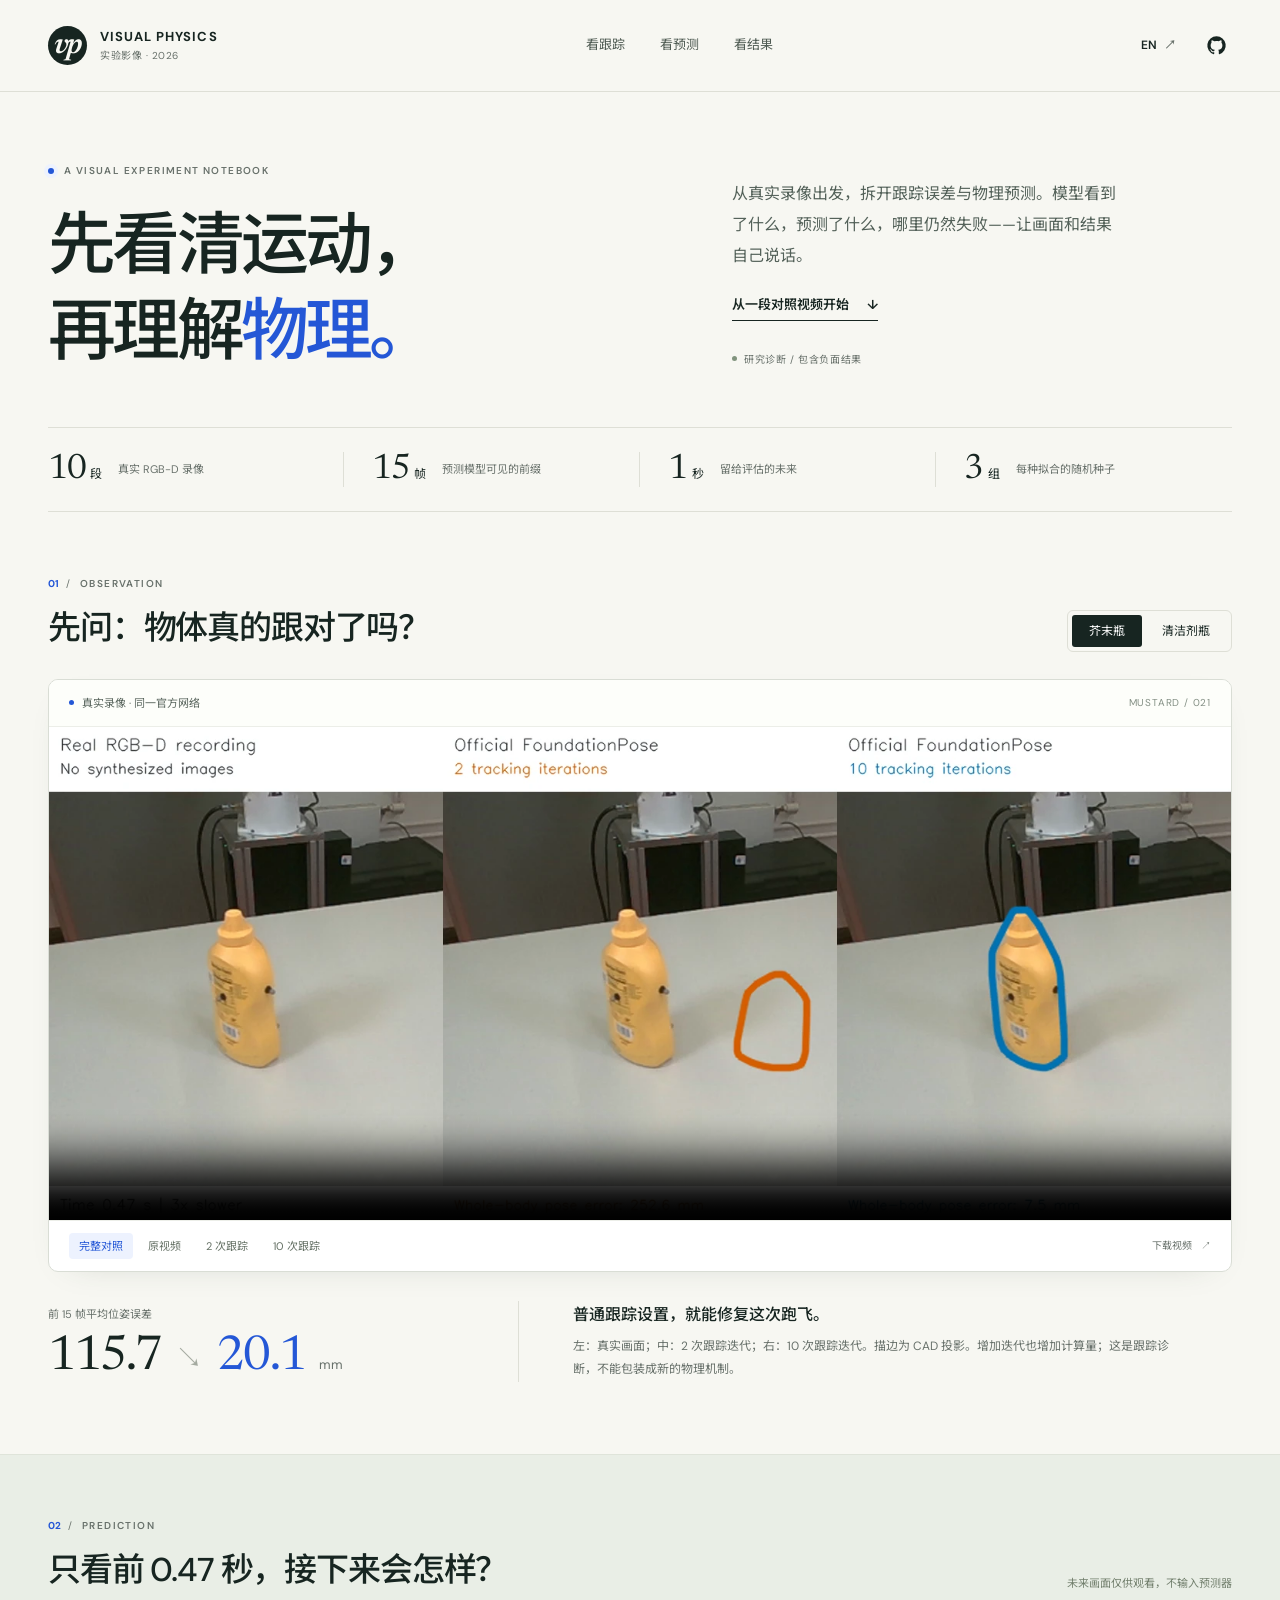
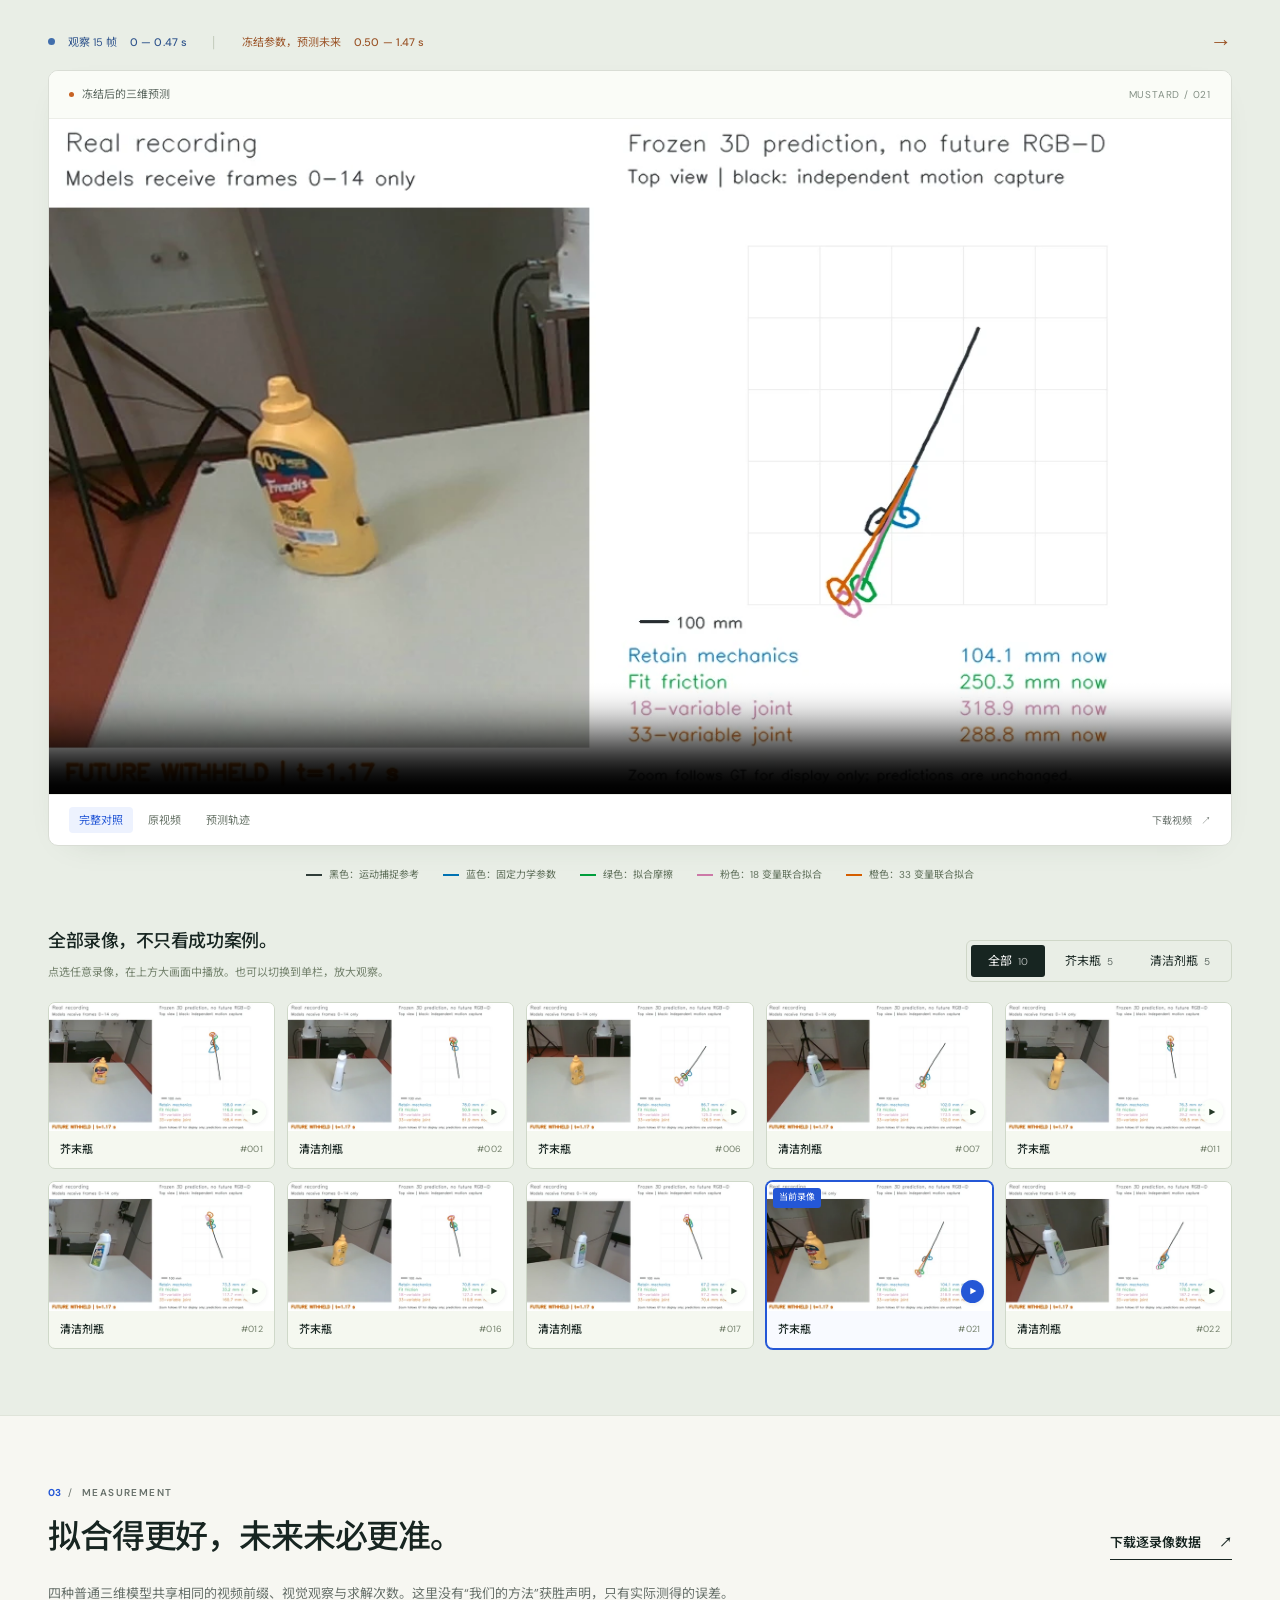
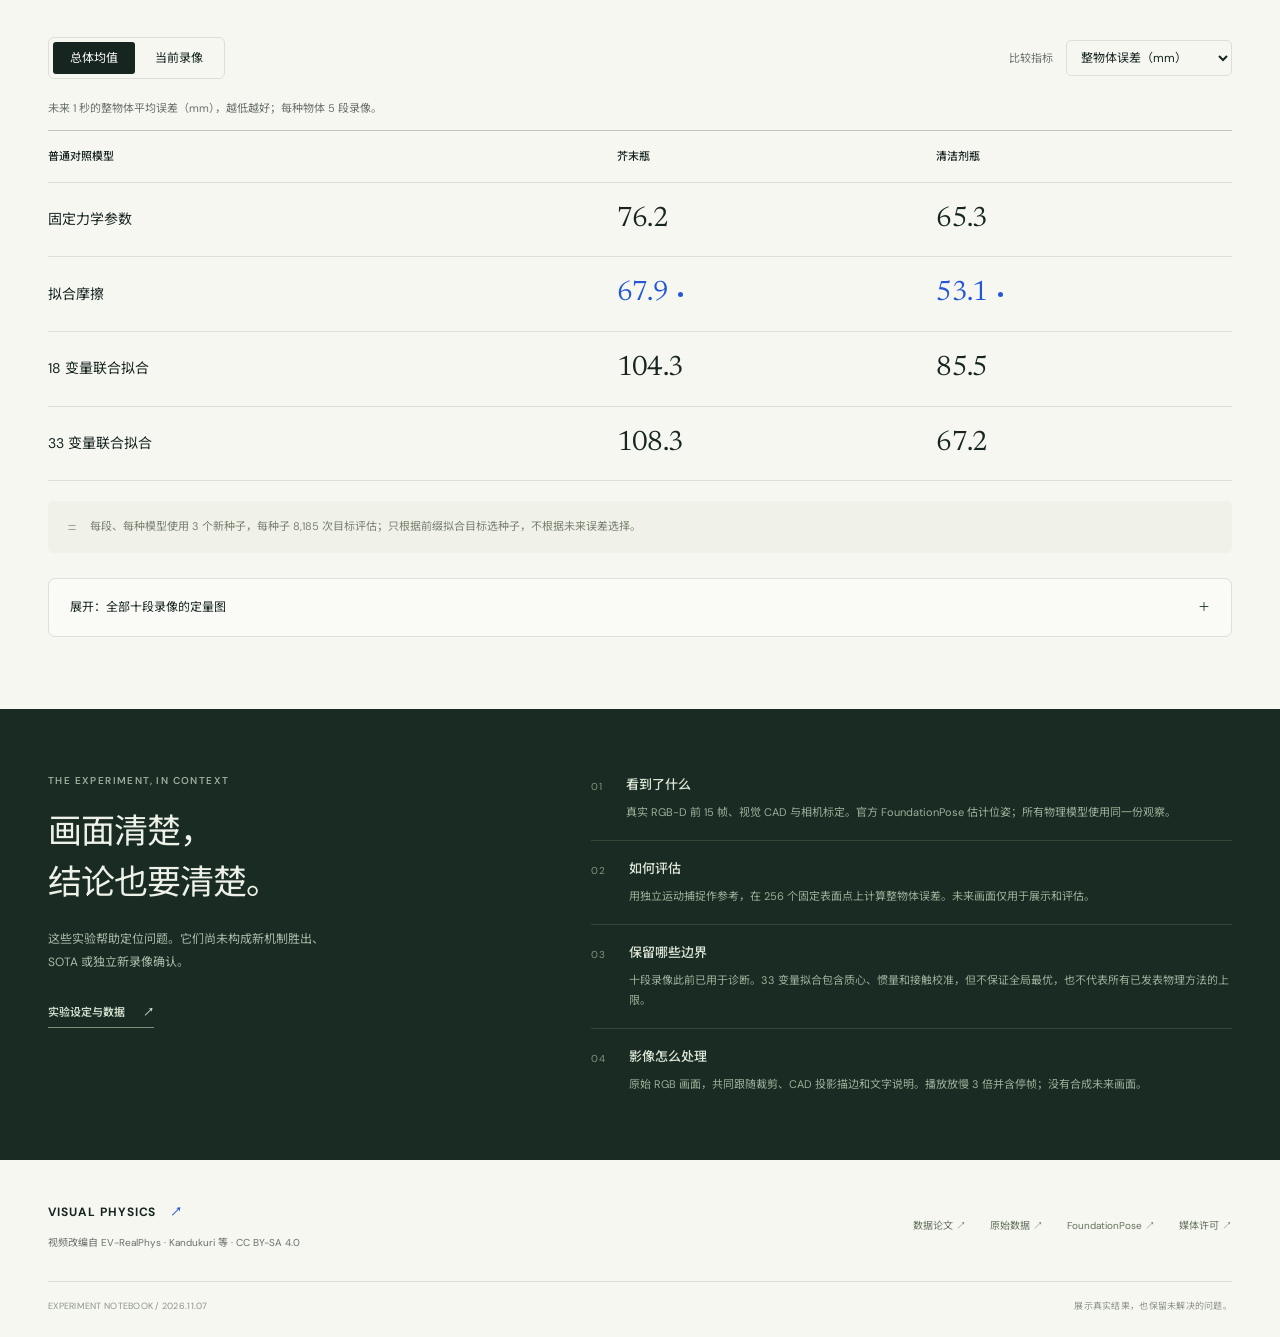
==== index.html @ 9cf55bee "Publish bilingual visual physics experiment gallery" ====
<!DOCTYPE html>
<html lang="zh-CN">
<head>
  <meta charset="utf-8">
  <meta name="viewport" content="width=device-width, initial-scale=1">
  <meta name="theme-color" content="#f7f7f2">
  <meta name="description" content="真实 RGB-D 录像、清晰的跟踪对照与三维物理预测。浏览全部十段实验，查看相同输入、相同求解预算下的真实结果。">
  <meta name="experiment-version" content="2026-11-07-gallery-v1">
  <meta property="og:title" content="Visual Physics — 先看清，再理解物理">
  <meta property="og:description" content="真实录像与三维预测的可视化实验室。成功与失败，一起呈现。">
  <meta property="og:type" content="website">
  <title>Visual Physics · 实验影像</title>
  <link rel="icon" type="image/svg+xml" href="assets/favicon.svg">
  <link rel="stylesheet" href="styles.css">
  <script src="app.js" defer></script>
</head>
<body>
  <a class="skip-link" href="#tracking" data-i18n="skip">跳到实验视频</a>
  <header class="site-header">
    <a class="brand" href="#top" aria-label="Visual Physics home"><span class="brand-mark" aria-hidden="true">v<span>p</span></span><span>VISUAL PHYSICS<span class="brand-sub" data-i18n="brandSub">实验影像 · 2026</span></span></a>
    <nav aria-label="Main navigation">
      <a href="#tracking" data-i18n="navTracking">看跟踪</a>
      <a href="#forecast" data-i18n="navForecast">看预测</a>
      <a href="#results" data-i18n="navResults">看结果</a>
    </nav>
    <div class="header-actions"><button id="language-toggle" class="language-button" type="button" aria-label="Switch to English">EN <span aria-hidden="true">↗</span></button><a class="github-icon" href="https://github.com/fangxinyue05/visual-physics-lab" aria-label="GitHub repository" target="_blank" rel="noopener"><svg viewBox="0 0 24 24" width="21" height="21" fill="currentColor" aria-hidden="true"><path d="M12 1.5a10.5 10.5 0 0 0-3.32 20.46c.52.1.72-.22.72-.5v-1.79c-2.92.63-3.54-1.24-3.54-1.24-.48-1.21-1.17-1.53-1.17-1.53-.96-.65.07-.64.07-.64 1.06.08 1.61 1.08 1.61 1.08.94 1.6 2.46 1.14 3.06.87.1-.68.37-1.14.67-1.4-2.33-.26-4.78-1.16-4.78-5.19 0-1.15.41-2.08 1.08-2.81-.11-.27-.47-1.34.11-2.8 0 0 .88-.28 2.89 1.08A10.1 10.1 0 0 1 12 6.74c.9 0 1.8.12 2.64.35 2-1.36 2.88-1.08 2.88-1.08.58 1.46.22 2.53.11 2.8.67.73 1.08 1.66 1.08 2.81 0 4.04-2.46 4.93-4.8 5.18.38.33.72.96.72 1.94v2.72c0 .28.2.61.73.5A10.5 10.5 0 0 0 12 1.5Z"/></svg></a></div>
  </header>
  <main id="top">
    <section class="hero shell">
      <div class="hero-copy"><p class="eyebrow"><span class="live-dot"></span> A VISUAL EXPERIMENT NOTEBOOK</p><h1 data-i18n-html="heroTitle">先看清运动，<br>再理解<span class="serif-accent">物理。</span></h1></div>
      <div class="hero-aside"><p class="hero-description" data-i18n="heroDescription">从真实录像出发，拆开跟踪误差与物理预测。模型看到了什么，预测了什么，哪里仍然失败——让画面和结果自己说话。</p><a class="text-link" href="#tracking"><span data-i18n="heroLink">从一段对照视频开始</span> <span aria-hidden="true">↓</span></a><span class="status-label" data-i18n="researchStatus">研究诊断 / 包含负面结果</span></div>
      <div class="experiment-facts"><div><strong>10<span data-i18n="unitClips">段</span></strong><span data-i18n="factReal">真实 RGB-D 录像</span></div><div><strong>15<span data-i18n="unitFrames">帧</span></strong><span data-i18n="factInput">预测模型可见的前缀</span></div><div><strong>1<span data-i18n="unitSeconds">秒</span></strong><span data-i18n="factFuture">留给评估的未来</span></div><div><strong>3<span data-i18n="unitSeeds">组</span></strong><span data-i18n="factSeeds">每种拟合的随机种子</span></div></div>
    </section>

    <section id="tracking" class="shell story-section">
      <div class="section-top"><div><p class="eyebrow"><span class="section-number">01</span> OBSERVATION</p><h2 data-i18n="trackingTitle">先问：物体真的跟对了吗？</h2></div><div class="segmented" id="tracking-objects" role="group" aria-label="Tracking example"><button type="button" data-tracking="000021" aria-pressed="true" data-i18n="mustard">芥末瓶</button><button type="button" data-tracking="000022" aria-pressed="false" data-i18n="cleanser">清洁剂瓶</button></div></div>
      <div class="video-card">
        <div class="film-topline"><span class="video-kicker"><span class="video-dot"></span><span data-i18n="realRecording">真实录像 · 同一官方网络</span></span><span class="film-id" id="tracking-id">MUSTARD / 021</span></div>
        <div class="film-frame tracking-frame" id="tracking-frame"><video id="tracking-video" controls playsinline muted loop preload="auto" poster="assets/posters/mustard-021-tracking.webp" aria-label="Real video versus official FoundationPose tracking"><source src="assets/videos/mustard-021-tracking.mp4" type="video/mp4"><p data-i18n="videoFallback">浏览器无法播放，请直接下载视频。</p></video></div>
        <div class="video-tools"><div class="view-switch" id="tracking-views" role="group" aria-label="Tracking video view"><button data-view="all" aria-pressed="true" data-i18n="viewAll">完整对照</button><button data-view="real" aria-pressed="false" data-i18n="viewReal">原视频</button><button data-view="old" aria-pressed="false" data-i18n="viewOld">2 次跟踪</button><button data-view="refined" aria-pressed="false" data-i18n="viewRefined">10 次跟踪</button></div><a id="tracking-download" class="download-link" href="assets/videos/mustard-021-tracking.mp4" download><span data-i18n="downloadVideo">下载视频</span> ↗</a></div>
      </div>
      <div class="observation-takeaway"><div class="error-comparison"><span data-i18n="prefixError">前 15 帧平均位姿误差</span><div><strong id="tracking-error-before">115.7</strong><span class="comparison-arrow">↘</span><strong class="blue" id="tracking-error-after">20.1</strong><span class="metric-unit">mm</span></div></div><div class="takeaway-copy"><h3 data-i18n="trackingTakeaway">普通跟踪设置，就能修复这次跑飞。</h3><p data-i18n="trackingExplanation">左：真实画面；中：2 次跟踪迭代；右：10 次跟踪迭代。描边为 CAD 投影。增加迭代也增加计算量；这是跟踪诊断，不能包装成新的物理机制。</p></div></div>
    </section>

    <section id="forecast" class="forecast-section">
      <div class="shell">
        <div class="section-top"><div><p class="eyebrow"><span class="section-number">02</span> PREDICTION</p><h2 data-i18n="forecastTitle">只看前 0.47 秒，接下来会怎样？</h2></div><span class="small-note" data-i18n="forecastTopNote">未来画面仅供观看，不输入预测器</span></div>
        <div class="timeline-key"><div class="observed"><span class="timeline-point"></span><span data-i18n="timelineObserved">观察 15 帧</span><strong>0 — 0.47 s</strong></div><span class="timeline-cut" aria-hidden="true">│</span><div class="predicted"><span data-i18n="timelineFuture">冻结参数，预测未来</span><strong>0.50 — 1.47 s</strong><span class="timeline-arrow" aria-hidden="true">→</span></div></div>
        <div class="video-card forecast-card"><div class="film-topline"><span class="video-kicker"><span class="video-dot orange-dot"></span><span data-i18n="frozenPrediction">冻结后的三维预测</span></span><span class="film-id" id="forecast-id">MUSTARD / 021</span></div><div class="film-frame forecast-frame" id="forecast-frame"><video id="forecast-video" controls playsinline muted loop preload="auto" poster="assets/posters/mustard-021-forecast.webp" aria-label="Future 3D predictions from the observed video prefix"><source src="assets/videos/mustard-021-forecast.mp4" type="video/mp4"></video></div><div class="video-tools"><div class="view-switch" id="forecast-views" role="group" aria-label="Forecast video view"><button data-view="all" aria-pressed="true" data-i18n="viewAll">完整对照</button><button data-view="real" aria-pressed="false" data-i18n="viewReal">原视频</button><button data-view="prediction" aria-pressed="false" data-i18n="viewPrediction">预测轨迹</button></div><a id="forecast-download" class="download-link" href="assets/videos/mustard-021-forecast.mp4" download><span data-i18n="downloadVideo">下载视频</span> ↗</a></div></div>
        <div class="forecast-reading"><p><span class="legend-line actual"></span><span data-i18n="legendTruth">黑色：运动捕捉参考</span></p><p><span class="legend-line retained"></span><span data-i18n="legendRetain">蓝色：固定力学参数</span></p><p><span class="legend-line friction"></span><span data-i18n="legendFriction">绿色：拟合摩擦</span></p><p><span class="legend-line joint18"></span><span data-i18n="legend18">粉色：18 变量联合拟合</span></p><p><span class="legend-line joint33"></span><span data-i18n="legend33">橙色：33 变量联合拟合</span></p></div>
        <div class="library-header"><div><h3 data-i18n="libraryTitle">全部录像，不只看成功案例。</h3><p data-i18n="libraryDescription">点选任意录像，在上方大画面中播放。也可以切换到单栏，放大观察。</p></div><div class="segmented library-filters" id="library-filters" role="group" aria-label="Filter recordings"><button data-filter="all" aria-pressed="true"><span data-i18n="filterAll">全部</span> <small>10</small></button><button data-filter="mustard" aria-pressed="false"><span data-i18n="mustard">芥末瓶</span> <small>5</small></button><button data-filter="cleanser" aria-pressed="false"><span data-i18n="cleanser">清洁剂瓶</span> <small>5</small></button></div></div>
        <div id="video-library" class="video-library" aria-live="polite"><p class="loading-message" data-i18n="loading">正在载入实验录像…</p></div>
      </div>
    </section>

    <section id="results" class="shell story-section results-section">
      <div class="section-top"><div><p class="eyebrow"><span class="section-number">03</span> MEASUREMENT</p><h2 data-i18n="resultsTitle">拟合得更好，未来未必更准。</h2></div><a class="text-link" href="data/per-recording-results.csv" download><span data-i18n="downloadData">下载逐录像数据</span> ↗</a></div>
      <p class="section-description" data-i18n="resultsDescription">四种普通三维模型共享相同的视频前缀、视觉观察与求解次数。这里没有“我们的方法”获胜声明，只有实际测得的误差。</p>
      <div class="results-controls"><div class="segmented" id="result-scope" role="group" aria-label="Result scope"><button data-scope="mean" aria-pressed="true" data-i18n="scopeMean">总体均值</button><button data-scope="selected" aria-pressed="false" data-i18n="scopeSelected">当前录像</button></div><label class="metric-select"><span data-i18n="metricLabel">比较指标</span><select id="metric-select"><option value="add_mm" data-i18n="metricBody">整物体误差（mm）</option><option value="center_mm" data-i18n="metricCenter">位置误差（mm）</option><option value="rotation_deg" data-i18n="metricRotation">旋转误差（°）</option></select></label></div>
      <div class="table-wrap"><table class="results-table"><caption id="results-caption" data-i18n="tableCaption">未来 1 秒的整物体平均误差，越低越好；每种物体 5 段录像。</caption><thead><tr><th scope="col" data-i18n="tableModel">普通对照模型</th><th scope="col" id="mustard-heading"><span class="object-dot mustard-dot"></span><span data-i18n="mustard">芥末瓶</span></th><th scope="col" id="cleanser-heading"><span class="object-dot cleanser-dot"></span><span data-i18n="cleanser">清洁剂瓶</span></th></tr></thead><tbody id="results-body"><tr><th scope="row" data-i18n="methodRetain">固定力学参数</th><td>76.2</td><td>65.3</td></tr><tr><th scope="row" data-i18n="methodFriction">拟合摩擦</th><td class="best">67.9</td><td class="best">53.1</td></tr><tr><th scope="row" data-i18n="method18">18 变量联合拟合</th><td>104.3</td><td>85.5</td></tr><tr><th scope="row" data-i18n="method33">33 变量联合拟合</th><td>108.3</td><td>67.2</td></tr></tbody></table></div>
      <div class="budget-note"><span class="equal-sign" aria-hidden="true">=</span><p data-i18n="budgetNote">每段、每种模型使用 3 个新种子，每种子 8,185 次目标评估；只根据前缀拟合目标选种子，不根据未来误差选择。</p></div>
      <details class="figure-detail"><summary><span data-i18n="figureTitle">展开：全部十段录像的定量图</span><span aria-hidden="true">＋</span></summary><div class="figure-content"><a href="assets/figures/future_prediction.svg" target="_blank" rel="noopener" aria-label="Open full-size quantitative figure"><img src="assets/figures/future_prediction.svg" width="4320" height="2130" loading="lazy" alt="Future whole-body ADD of four ordinary models on all ten real recordings"></a><p data-i18n="figureNote">点为每段录像，短横线为均值。所有录像点均保留；不把优化种子当作额外录像，不声明统计显著性。</p><div class="figure-downloads"><a href="assets/figures/future_prediction.pdf" download>PDF ↗</a><a href="assets/figures/future_prediction.svg" download>SVG ↗</a><a href="assets/figures/future_prediction.png" download>600 dpi PNG ↗</a></div></div></details>
    </section>

    <section id="protocol" class="protocol-section"><div class="shell protocol-grid"><div><p class="eyebrow">THE EXPERIMENT, IN CONTEXT</p><h2 data-i18n="protocolTitle">画面清楚，<br>结论也要清楚。</h2><p class="protocol-intro" data-i18n="protocolIntro">这些实验帮助定位问题。它们尚未构成新机制胜出、SOTA 或独立新录像确认。</p><a class="text-link" href="data/experiments.json" download><span data-i18n="downloadProtocol">实验设定与数据</span> ↗</a></div><div class="protocol-list"><div><span>01</span><div><h3 data-i18n="protocolInputTitle">看到了什么</h3><p data-i18n="protocolInput">真实 RGB-D 前 15 帧、视觉 CAD 与相机标定。官方 FoundationPose 估计位姿；所有物理模型使用同一份观察。</p></div></div><div><span>02</span><div><h3 data-i18n="protocolMetricTitle">如何评估</h3><p data-i18n="protocolMetric">用独立运动捕捉作参考，在 256 个固定表面点上计算整物体误差。未来画面仅用于展示和评估。</p></div></div><div><span>03</span><div><h3 data-i18n="protocolLimitTitle">保留哪些边界</h3><p data-i18n="protocolLimit">十段录像此前已用于诊断。33 变量拟合包含质心、惯量和接触校准，但不保证全局最优，也不代表所有已发表物理方法的上限。</p></div></div><div><span>04</span><div><h3 data-i18n="protocolIntegrityTitle">影像怎么处理</h3><p data-i18n="protocolIntegrity">原始 RGB 画面，共同跟随裁剪、CAD 投影描边和文字说明。播放放慢 3 倍并含停帧；没有合成未来画面。</p></div></div></div></div></section>
  </main>
  <footer class="shell site-footer"><div><a class="footer-brand" href="#top">VISUAL PHYSICS <span>↗</span></a><p data-i18n="footerCredit">视频改编自 EV-RealPhys · Kandukuri 等 · CC BY-SA 4.0</p></div><div class="footer-links"><a href="https://arxiv.org/abs/2309.15703" target="_blank" rel="noopener" data-i18n="sourcePaper">数据论文 ↗</a><a href="https://keeper.mpdl.mpg.de/d/5ec213b655b44e40a382/" target="_blank" rel="noopener" data-i18n="sourceData">原始数据 ↗</a><a href="https://github.com/NVlabs/FoundationPose" target="_blank" rel="noopener">FoundationPose ↗</a><a href="https://creativecommons.org/licenses/by-sa/4.0/" target="_blank" rel="noopener" data-i18n="license">媒体许可 ↗</a></div><p class="footer-bottom"><span>EXPERIMENT NOTEBOOK / 2026.11.07</span><span data-i18n="footerNote">展示真实结果，也保留未解决的问题。</span></p></footer>
  <noscript><p class="noscript-note">本页的视频和总体结果可直接查看；启用 JavaScript 后可筛选全部录像和切换语言。</p></noscript>
</body>
</html>
---- styles.css ----
@font-face{font-family:"DM Sans";src:url("assets/fonts/dm-sans.woff2") format("woff2");font-weight:400 700;font-style:normal;font-display:swap}
@font-face{font-family:"Newsreader";src:url("assets/fonts/newsreader.woff2") format("woff2");font-weight:400 600;font-style:normal;font-display:swap}
@font-face{font-family:"Newsreader";src:url("assets/fonts/newsreader-italic.woff2") format("woff2");font-weight:400 600;font-style:italic;font-display:swap}
@font-face{font-family:"Noto Sans SC";src:url("assets/fonts/noto-sans-sc.woff2") format("woff2");font-weight:400 700;font-style:normal;font-display:swap}
:root{--paper:#f7f7f2;--white:#fff;--ink:#172521;--muted:#68716b;--line:#dedfd6;--blue:#2457d6;--blue-wash:#edf2fe;--orange:#c76324;--sage:#e9eee6;--font:"DM Sans","Noto Sans SC",sans-serif;--serif:"Newsreader","Noto Sans SC",serif}
*{box-sizing:border-box}html{scroll-behavior:smooth;scroll-padding-top:92px}body{margin:0;background:var(--paper);color:var(--ink);font-family:var(--font);font-size:15px;line-height:1.7;-webkit-font-smoothing:antialiased}button,select{font:inherit}button,a,select{-webkit-tap-highlight-color:transparent}button{color:inherit;cursor:pointer}button:disabled{cursor:default}a{color:inherit;text-decoration:none}button:focus-visible,a:focus-visible,select:focus-visible,summary:focus-visible{outline:3px solid #6790ff;outline-offset:5px}::selection{background:#d5e0ff}h1,h2,h3,p{margin:0}button{border:0;background:none}img,video{max-width:100%}.shell{width:min(1192px,calc(100% - 96px));margin-inline:auto}.skip-link{position:fixed;top:12px;left:16px;transform:translateY(-160%);padding:12px 20px;background:var(--ink);color:white;z-index:100}.skip-link:focus{transform:none}
.site-header{display:flex;align-items:center;justify-content:space-between;gap:32px;max-width:1392px;margin:auto;padding:26px 48px;border-bottom:1px solid var(--line)}.brand{display:flex;align-items:center;gap:13px;font-size:13px;font-weight:700;letter-spacing:.08em;line-height:1.2}.brand-mark{display:grid;place-content:center;width:39px;height:39px;background:var(--ink);color:var(--paper);font-family:var(--serif);font-size:30px;font-style:italic;letter-spacing:-.13em;border-radius:50%;padding-right:3px}.brand-mark>span{display:inline}.brand-sub{display:block;margin-top:6px;font-size:10px;font-weight:400;letter-spacing:.05em;color:var(--muted)}.site-header nav{display:flex;gap:35px;font-size:13px;color:#4f5b53}.site-header nav a:hover{color:var(--blue)}.header-actions{display:flex;align-items:center;gap:25px}.language-button{font-size:12px;font-weight:600;padding:7px 0}.language-button span{margin-left:4px;color:var(--muted)}.github-icon{display:flex;padding:5px;transition:transform .2s}.github-icon:hover{transform:translateY(-2px)}
.hero{display:grid;grid-template-columns:1.2fr 1fr;column-gap:84px;padding-block:72px 0;position:relative}.eyebrow{font-size:10px;font-weight:600;letter-spacing:.14em;color:var(--muted);display:flex;align-items:center;gap:10px;line-height:1.4}.live-dot{width:6px;height:6px;background:var(--blue);border-radius:50%;display:inline-block;box-shadow:0 0 0 4px var(--blue-wash)}h1{font-size:clamp(44px,5.3vw,72px);font-weight:500;letter-spacing:-.055em;line-height:1.27;margin-top:24px}.serif-accent{color:var(--blue)}html[lang=en] h1{font-family:var(--serif);font-size:clamp(48px,6.4vw,88px);line-height:1.03;font-weight:400;letter-spacing:-.045em}html[lang=en] h1 em{font-weight:400;color:var(--blue)}.hero-aside{align-self:end;max-width:395px;padding-bottom:6px}.hero-description{font-size:16px;line-height:1.95;color:#536159}.text-link{display:inline-flex;align-items:center;gap:18px;font-size:13px;font-weight:600;line-height:1.6;border-bottom:1px solid var(--ink);padding-bottom:5px;transition:color .2s,gap .2s}.text-link:hover{gap:25px;color:var(--blue);border-color:var(--blue)}.hero-aside>.text-link{margin-top:23px}.status-label{display:block;margin-top:30px;font-size:10px;letter-spacing:.06em;color:var(--muted)}.status-label:before{content:"";display:inline-block;height:5px;width:5px;background:#81947e;border-radius:50%;margin-right:7px;vertical-align:2px}.experiment-facts{grid-column:1/-1;display:grid;grid-template-columns:repeat(4,1fr);margin-top:53px;border-top:1px solid var(--line);border-bottom:1px solid var(--line);padding:24px 0}.experiment-facts>div{padding-inline:28px;border-right:1px solid var(--line);display:flex;align-items:center;gap:16px}.experiment-facts>div:first-child{padding-left:0}.experiment-facts>div:last-child{border:0}.experiment-facts strong{font-family:var(--serif);font-size:35px;font-weight:400;line-height:1;white-space:nowrap;letter-spacing:-.04em}.experiment-facts strong span{font-family:var(--font);font-size:12px;letter-spacing:0;margin-left:5px}.experiment-facts>div>span{color:var(--muted);font-size:11px;line-height:1.55;max-width:110px}
.story-section{padding-block:65px 72px}.section-top{display:flex;align-items:flex-end;justify-content:space-between;gap:24px;margin-bottom:27px}.section-number{font-size:10px;letter-spacing:0;color:var(--blue);font-weight:700}.section-number:after{content:" /";color:var(--muted);font-weight:400;margin-left:4px}.section-top h2{margin-top:14px;font-size:clamp(23px,2.6vw,33px);font-weight:500;line-height:1.4;letter-spacing:-.035em}.segmented{display:flex;align-items:center;padding:4px;border:1px solid var(--line);border-radius:6px;flex-shrink:0;gap:3px}.segmented button{font-size:12px;padding:7px 17px;line-height:1.5;border-radius:3px;transition:background .2s,color .2s}.segmented button[aria-pressed=true]{background:var(--ink);color:white}.segmented button:not([aria-pressed=true]):hover{background:#e9ebe4}.video-card{border:1px solid #d9ddd5;background:white;border-radius:10px;overflow:hidden;box-shadow:0 10px 34px -24px #35483545}.film-topline{display:flex;align-items:center;justify-content:space-between;gap:16px;padding:14px 20px;border-bottom:1px solid #eceee8;background:#fdfefa}.video-kicker{font-size:11px;color:#5b675f;display:flex;align-items:center;gap:8px}.video-dot{background:var(--blue);height:5px;width:5px;border-radius:50%;flex-shrink:0}.orange-dot{background:var(--orange)}.film-id{font-size:10px;color:#849085;letter-spacing:.08em;font-variant-numeric:tabular-nums}.film-frame{background:#f2f3ee;position:relative;margin:auto;width:100%;transition:max-width .25s;overflow:hidden}.film-frame video{display:block;width:100%;height:100%;object-fit:contain;background:white}.tracking-frame{aspect-ratio:12/5}.forecast-frame{aspect-ratio:7/4}.tracking-frame[data-view=real],.tracking-frame[data-view=old],.tracking-frame[data-view=refined]{aspect-ratio:4/5;max-width:512px}.tracking-frame[data-view=real] video,.tracking-frame[data-view=old] video,.tracking-frame[data-view=refined] video{object-fit:cover}.tracking-frame[data-view=real] video{object-position:0% 50%}.tracking-frame[data-view=old] video{object-position:50% 50%}.tracking-frame[data-view=refined] video{object-position:100% 50%}.forecast-frame[data-view=real]{aspect-ratio:4/5;max-width:512px}.forecast-frame[data-view=prediction]{aspect-ratio:19/20;max-width:608px}.forecast-frame[data-view=real] video{object-fit:cover;object-position:left center}.forecast-frame[data-view=prediction] video{object-fit:cover;object-position:right center}video:fullscreen{object-fit:contain!important;background:#111}.video-tools{display:flex;align-items:center;justify-content:space-between;gap:16px;padding:12px 20px;border-top:1px solid #eceee8}.view-switch{display:flex;gap:5px;flex-wrap:wrap}.view-switch button{font-size:11px;padding:5px 10px;border-radius:4px;line-height:1.5;color:#667266;transition:background .2s}.view-switch button[aria-pressed=true]{background:var(--blue-wash);color:var(--blue)}.view-switch button:hover{background:#f1f3ec}.download-link{font-size:10px;white-space:nowrap;color:var(--muted);display:inline-flex;gap:9px;align-items:center}.download-link:hover{color:var(--blue)}.observation-takeaway{display:grid;grid-template-columns:1fr 1.4fr;gap:54px;padding:29px 0 0}.error-comparison{padding-right:24px;border-right:1px solid var(--line)}.error-comparison>span{font-size:11px;color:var(--muted)}.error-comparison>div{margin-top:7px;display:flex;align-items:baseline;gap:14px;line-height:1}.error-comparison strong{font-family:var(--serif);font-size:48px;letter-spacing:-.04em;font-weight:400}.error-comparison .blue{color:var(--blue)}.comparison-arrow{font-size:28px;color:#a4aaa0;align-self:center}.metric-unit{font-size:13px;color:var(--muted)}.takeaway-copy h3{font-size:16px;font-weight:500}.takeaway-copy p{font-size:12px;line-height:1.9;color:var(--muted);margin-top:7px;max-width:615px}
.forecast-section{background:var(--sage);padding-block:64px 66px;border-top:1px solid #dfe4da;border-bottom:1px solid #dfe4da}.forecast-section .section-top{margin-bottom:28px}.small-note{font-size:11px;color:#74816f;line-height:1.6;max-width:215px;text-align:right}.timeline-key{display:flex;align-items:center;gap:24px;padding:10px 0 17px;font-size:11px;color:#596650}.timeline-key>div{display:flex;align-items:center;gap:13px}.timeline-point{width:7px;height:7px;background:#416eac;border-radius:50%;display:inline-block}.timeline-key strong{font-size:11px;font-weight:500;letter-spacing:.01em}.timeline-key .observed{color:#30558d}.timeline-key .predicted{color:#9b5529;flex:1}.timeline-cut{color:#b8c1b0}.timeline-arrow{font-size:22px;margin-left:auto;line-height:1}.forecast-card .film-topline{background:#fafcf7}.forecast-reading{display:flex;justify-content:center;flex-wrap:wrap;gap:9px 24px;padding:20px 0 30px;font-size:10px;color:#60705b}.forecast-reading p{display:flex;align-items:center;gap:7px}.legend-line{display:inline-block;width:16px;height:2px;background:#303d39}.legend-line.retained{background:#0072b2}.legend-line.friction{background:#009e3c}.legend-line.joint18{background:#cc79a7}.legend-line.joint33{background:#d55e00}.library-header{display:flex;justify-content:space-between;align-items:flex-end;gap:22px;margin-top:13px;margin-bottom:20px}.library-header h3{font-size:18px;font-weight:500;letter-spacing:-.025em}.library-header p{font-size:11px;color:#73816c;margin-top:6px}.library-filters{border-color:#cfd7c8}.library-filters small{font-size:10px;opacity:.65;margin-left:3px}.video-library{display:grid;grid-template-columns:repeat(5,1fr);gap:12px}.library-card{display:block;text-align:left;border:1px solid #cfd8c9;border-radius:7px;overflow:hidden;background:#f5f8f0;padding:0;position:relative;transition:transform .2s,border-color .2s,box-shadow .2s;min-width:0}.library-card:hover{transform:translateY(-4px);border-color:#91a688;box-shadow:0 7px 16px -13px #354d2a}.library-card[aria-pressed=true]{border-color:var(--blue);box-shadow:0 0 0 1px var(--blue);background:#f8faff}.library-card .thumb{aspect-ratio:7/4;display:block;background:white;position:relative;overflow:hidden}.library-card img{display:block;height:100%;width:100%;object-fit:cover;transition:transform .3s}.library-card:hover img{transform:scale(1.035)}.thumb-play{position:absolute;right:8px;bottom:8px;width:23px;height:23px;border-radius:50%;background:#fcfffae8;display:grid;place-content:center;color:#263a28;box-shadow:0 1px 4px #20302015}.thumb-play svg{height:8px;width:8px;margin-left:1px}.library-card[aria-pressed=true] .thumb-play{background:var(--blue);color:#fff}.library-card-info{padding:9px 11px;display:flex;justify-content:space-between;align-items:center;gap:7px;font-size:11px}.library-card-info strong{font-weight:500}.library-card-info>span{font-size:9px;font-variant-numeric:tabular-nums;color:#74806c;letter-spacing:.04em}.library-card .playing-badge{position:absolute;top:6px;left:6px;background:var(--blue);color:#fff;border-radius:3px;padding:3px 6px;font-size:9px;line-height:1.5}.loading-message{font-size:12px;color:var(--muted);min-height:140px;display:grid;place-content:center;grid-column:1/-1}
.results-section{padding-top:70px}.section-description{font-size:13px;line-height:1.9;color:var(--muted);max-width:730px;margin-top:-5px}.results-controls{display:flex;justify-content:space-between;align-items:center;gap:20px;margin-top:31px;margin-bottom:20px}.metric-select{display:flex;align-items:center;gap:13px;color:var(--muted);font-size:11px}.metric-select select{font-size:12px;background:transparent;border:1px solid var(--line);color:var(--ink);border-radius:5px;padding:8px 28px 8px 10px;cursor:pointer;max-width:245px}.table-wrap{width:100%;overflow-x:auto}.results-table{width:100%;border-collapse:collapse;text-align:left;table-layout:fixed}.results-table caption{text-align:left;font-size:11px;color:var(--muted);padding:0 0 12px;line-height:1.7}.results-table thead{border-top:1px solid #bec6b8;border-bottom:1px solid var(--line);font-size:11px}.results-table thead th{font-weight:500;padding:16px 24px}.results-table th:first-child{width:46%;padding-left:0}.results-table tbody th{font-size:14px;font-weight:400;line-height:1.5;padding-block:20px}.results-table tbody tr{border-bottom:1px solid var(--line)}.results-table td{font-family:var(--serif);font-size:28px;padding:13px 24px;font-variant-numeric:tabular-nums;letter-spacing:-.025em;position:relative}.results-table td.best{color:var(--blue)}.results-table td.best:after{content:"";display:inline-block;width:5px;height:5px;background:var(--blue);border-radius:50%;margin-left:10px;vertical-align:middle}.object-dot{display:inline-block;width:6px;height:6px;border-radius:50%;margin-right:7px}.mustard-dot{background:#d55e00}.cleanser-dot{background:#0072b2}.budget-note{display:flex;align-items:flex-start;gap:13px;background:#f0f2ea;padding:16px 19px;margin-top:20px;border-radius:5px;color:#78806f}.equal-sign{font-size:20px;line-height:1;color:#87977e;font-family:var(--serif)}.budget-note p{font-size:11px;line-height:1.8}.figure-detail{margin-top:25px;border:1px solid var(--line);border-radius:7px;background:#fafbf6}.figure-detail summary{display:flex;justify-content:space-between;align-items:center;padding:18px 21px;cursor:pointer;list-style:none;font-size:12px}.figure-detail summary::-webkit-details-marker{display:none}.figure-detail[open] summary{border-bottom:1px solid var(--line)}.figure-detail[open] summary>span:last-child{transform:rotate(45deg)}.figure-content{padding:20px}.figure-content img{width:100%;height:auto;display:block;background:white}.figure-content>p{font-size:11px;color:var(--muted);margin-top:18px}.figure-downloads{display:flex;gap:24px;margin-top:12px;font-size:10px;color:var(--blue)}
.protocol-section{background:#192b23;color:#edf1e8;padding-block:65px}.protocol-grid{display:grid;grid-template-columns:.9fr 1.3fr;gap:100px}.protocol-grid .eyebrow{color:#9dab9a}.protocol-grid h2{font-size:34px;font-weight:400;line-height:1.5;letter-spacing:-.03em;margin-top:18px}.protocol-intro{font-size:12px;line-height:1.95;color:#acbaaa;max-width:305px;margin-block:20px 25px}.protocol-section .text-link{font-size:11px;border-color:#799078;color:#d2dfcd}.protocol-list>div{display:flex;gap:24px;border-bottom:1px solid #354439;padding:17px 0}.protocol-list>div:first-child{padding-top:0}.protocol-list>div:last-child{border-bottom:0;padding-bottom:0}.protocol-list>div>span{font-size:10px;color:#82977e;letter-spacing:.04em;padding-top:4px}.protocol-list h3{font-size:13px;font-weight:500;color:#dce5d6;margin-bottom:6px}.protocol-list p{font-size:11px;line-height:1.9;color:#9eaf99}.site-footer{display:flex;flex-wrap:wrap;justify-content:space-between;gap:30px;padding-block:39px 23px}.footer-brand{font-size:12px;font-weight:700;letter-spacing:.08em}.footer-brand span{color:var(--blue);margin-left:10px}.site-footer>div:first-child>p{font-size:10px;color:var(--muted);margin-top:9px}.footer-links{display:flex;gap:24px;align-items:center;font-size:10px;color:#65725e}.footer-links a:hover{color:var(--blue)}.footer-bottom{display:flex;justify-content:space-between;gap:20px;flex-basis:100%;border-top:1px solid var(--line);padding-top:17px;font-size:9px;color:#8b9484;letter-spacing:.03em}.noscript-note{padding:20px;text-align:center;background:#fff7de;font-size:13px}
.brand-mark{display:flex;align-items:center;justify-content:center;line-height:1}
@keyframes enter{from{opacity:0;transform:translateY(12px)}to{opacity:1;transform:translateY(0)}}.hero-copy{animation:enter .7s both}.hero-aside{animation:enter .7s .12s both}.experiment-facts{animation:enter .7s .2s both}.error-message{padding:22px;color:#93541f;background:#fff7e6;font-size:12px;border:1px solid #efd5ac;border-radius:5px;grid-column:1/-1}
@media(min-width:1500px){.shell{width:min(1272px,calc(100% - 120px))}.hero{column-gap:120px}.hero-aside{max-width:430px}}
@media(max-width:1000px){.shell{width:calc(100% - 64px)}.site-header{padding:23px 32px}.hero{column-gap:45px}.hero-description{font-size:14px}.experiment-facts>div{padding-inline:19px;gap:10px}.experiment-facts strong{font-size:31px}.experiment-facts>div>span{font-size:10px}.video-library{grid-template-columns:repeat(5,1fr);gap:9px}.library-card-info{padding:9px;font-size:10px}.library-card-info>span{font-size:9px}.library-header{align-items:flex-start}.library-filters button{padding:6px 10px}.protocol-grid{gap:60px}.footer-links{gap:17px}}
@media(max-width:760px){html{scroll-padding-top:25px}.shell{width:calc(100% - 40px)}.site-header{padding:20px;gap:15px}.site-header nav{display:none}.brand{font-size:11px;gap:10px}.brand-mark{width:34px;height:34px;font-size:26px}.brand-sub{font-size:9px}.header-actions{gap:19px}.hero{grid-template-columns:1fr;padding-top:43px}.hero-aside{max-width:100%;margin-top:27px;display:grid;grid-template-columns:1fr auto;column-gap:20px;align-items:center}.hero-description{font-size:13px;line-height:1.9;grid-column:1/-1;max-width:470px}.hero-aside>.text-link{margin-top:17px;justify-self:start;font-size:12px}.status-label{margin-top:17px;font-size:9px}.hero h1{font-size:clamp(38px,7.7vw,57px);margin-top:20px}.hero .eyebrow{font-size:8px;letter-spacing:.12em}.experiment-facts{margin-top:32px;padding-block:20px;grid-template-columns:repeat(4,1fr)}.experiment-facts>div{padding-inline:13px;gap:6px;display:block}.experiment-facts strong{font-size:29px}.experiment-facts strong span{font-size:10px;margin-left:2px}.experiment-facts>div>span{display:block;font-size:9px;margin-top:7px;line-height:1.65}.story-section{padding-block:40px 43px}.section-top{gap:15px;align-items:flex-start;margin-bottom:20px}.section-top h2{font-size:23px;margin-top:11px}.section-top .segmented{margin-top:27px}.segmented{padding:3px;gap:2px}.segmented button{font-size:10px;padding:6px 11px}.film-topline{padding:11px 13px}.video-kicker{font-size:9px;gap:6px}.film-id{font-size:8px}.video-tools{padding:10px 9px;gap:7px}.view-switch{gap:1px}.view-switch button{font-size:9px;padding:5px 7px}.download-link{font-size:9px;gap:3px}.video-card{border-radius:7px}.observation-takeaway{grid-template-columns:1fr;gap:19px;padding-top:23px}.error-comparison{padding-right:0;border-right:0;border-bottom:1px solid var(--line);padding-bottom:19px}.error-comparison>span{font-size:10px}.error-comparison strong{font-size:42px}.takeaway-copy h3{font-size:15px}.takeaway-copy p{font-size:11px}.forecast-section{padding-block:40px}.forecast-section .section-top{display:block}.small-note{display:block;text-align:left;max-width:none;margin-top:10px;font-size:10px}.timeline-key{font-size:9px;gap:11px;padding-bottom:13px}.timeline-key>div{gap:7px;flex-wrap:wrap}.timeline-key strong{font-size:9px}.timeline-point{width:5px;height:5px}.timeline-key .predicted{gap:5px}.timeline-arrow{font-size:16px}.forecast-reading{justify-content:flex-start;gap:6px 16px;font-size:9px;padding:15px 0 22px}.forecast-reading p{gap:5px}.legend-line{width:12px}.library-header{display:block;margin-top:9px}.library-header h3{font-size:17px}.library-header p{font-size:10px}.library-filters{margin-top:16px;display:inline-flex}.library-filters button{font-size:10px;padding:6px 13px}.video-library{grid-template-columns:repeat(3,1fr);gap:10px}.library-card-info{font-size:10px;display:block;padding:8px}.library-card-info>span{display:block;font-size:8px;margin-top:2px}.library-card .playing-badge{font-size:7px;padding:2px 4px;top:4px;left:4px}.thumb-play{height:19px;width:19px;right:5px;bottom:5px}.results-section .section-top{display:block}.results-section .section-top>.text-link{margin-top:17px;font-size:11px}.section-description{font-size:12px;margin-top:-3px}.results-controls{gap:10px;margin-top:22px;flex-wrap:wrap}.metric-select{gap:8px;font-size:10px;margin-top:4px}.metric-select select{font-size:11px;padding:6px 23px 6px 8px}.results-table caption{font-size:10px;padding-bottom:12px}.results-table thead{font-size:10px}.results-table thead th{padding:13px 10px}.results-table th:first-child{width:44%}.results-table tbody th{font-size:12px;padding-block:19px}.results-table td{font-size:25px;padding:13px 10px}.results-table td.best:after{width:4px;height:4px;margin-left:6px}.object-dot{width:5px;height:5px;margin-right:5px}.budget-note{padding:13px;gap:10px;margin-top:16px}.budget-note p{font-size:10px}.figure-detail summary{padding:15px;font-size:11px}.figure-content{padding:12px}.figure-content>p{font-size:10px}.protocol-section{padding-block:39px}.protocol-grid{grid-template-columns:1fr;gap:30px}.protocol-grid h2{font-size:29px;line-height:1.45}.protocol-intro{font-size:11px;max-width:390px;margin-block:14px 17px}.protocol-list>div{gap:18px;padding-block:16px}.protocol-list h3{font-size:12px}.protocol-list p{font-size:10px}.site-footer{padding-block:28px 20px;gap:23px}.footer-links{flex-wrap:wrap;gap:10px 21px;font-size:10px}.footer-bottom{display:block;font-size:8px;padding-top:13px}.footer-bottom>span{display:block}.footer-bottom>span+span{margin-top:6px}}
@media(max-width:450px){.hero-aside{display:block}.status-label{margin-top:13px}.hero h1{font-size:40px}html[lang=en] .hero h1{font-size:47px;line-height:1.07}.experiment-facts>div{padding-inline:8px}.experiment-facts strong{font-size:27px}.experiment-facts>div>span{font-size:8px}.section-top{display:block}.section-top .segmented{display:inline-flex;margin-top:16px}.section-top h2{font-size:22px}.video-library{grid-template-columns:repeat(2,1fr)}.library-card-info{display:flex;font-size:11px}.library-card-info>span{margin-top:0;font-size:9px}.library-card .playing-badge{font-size:8px}.forecast-reading{gap:7px 13px}.view-switch button{padding-inline:6px;font-size:8px}.download-link{font-size:8px}.film-id{letter-spacing:0}.timeline-key{gap:9px}.timeline-key .predicted{max-width:55%}.timeline-arrow{display:none}.metric-select select{max-width:205px}.results-table tbody th{font-size:11px}.results-table td{font-size:24px;padding-inline:9px}.results-table thead th{padding-inline:9px}}
@media(prefers-reduced-motion:reduce){html{scroll-behavior:auto}*,*:before,*:after{animation:none!important;transition:none!important}}

/* Keep the skip link visible only for keyboard focus. */
.skip-link{top:-100px;transform:none}.skip-link:focus-visible{top:12px;transform:none}
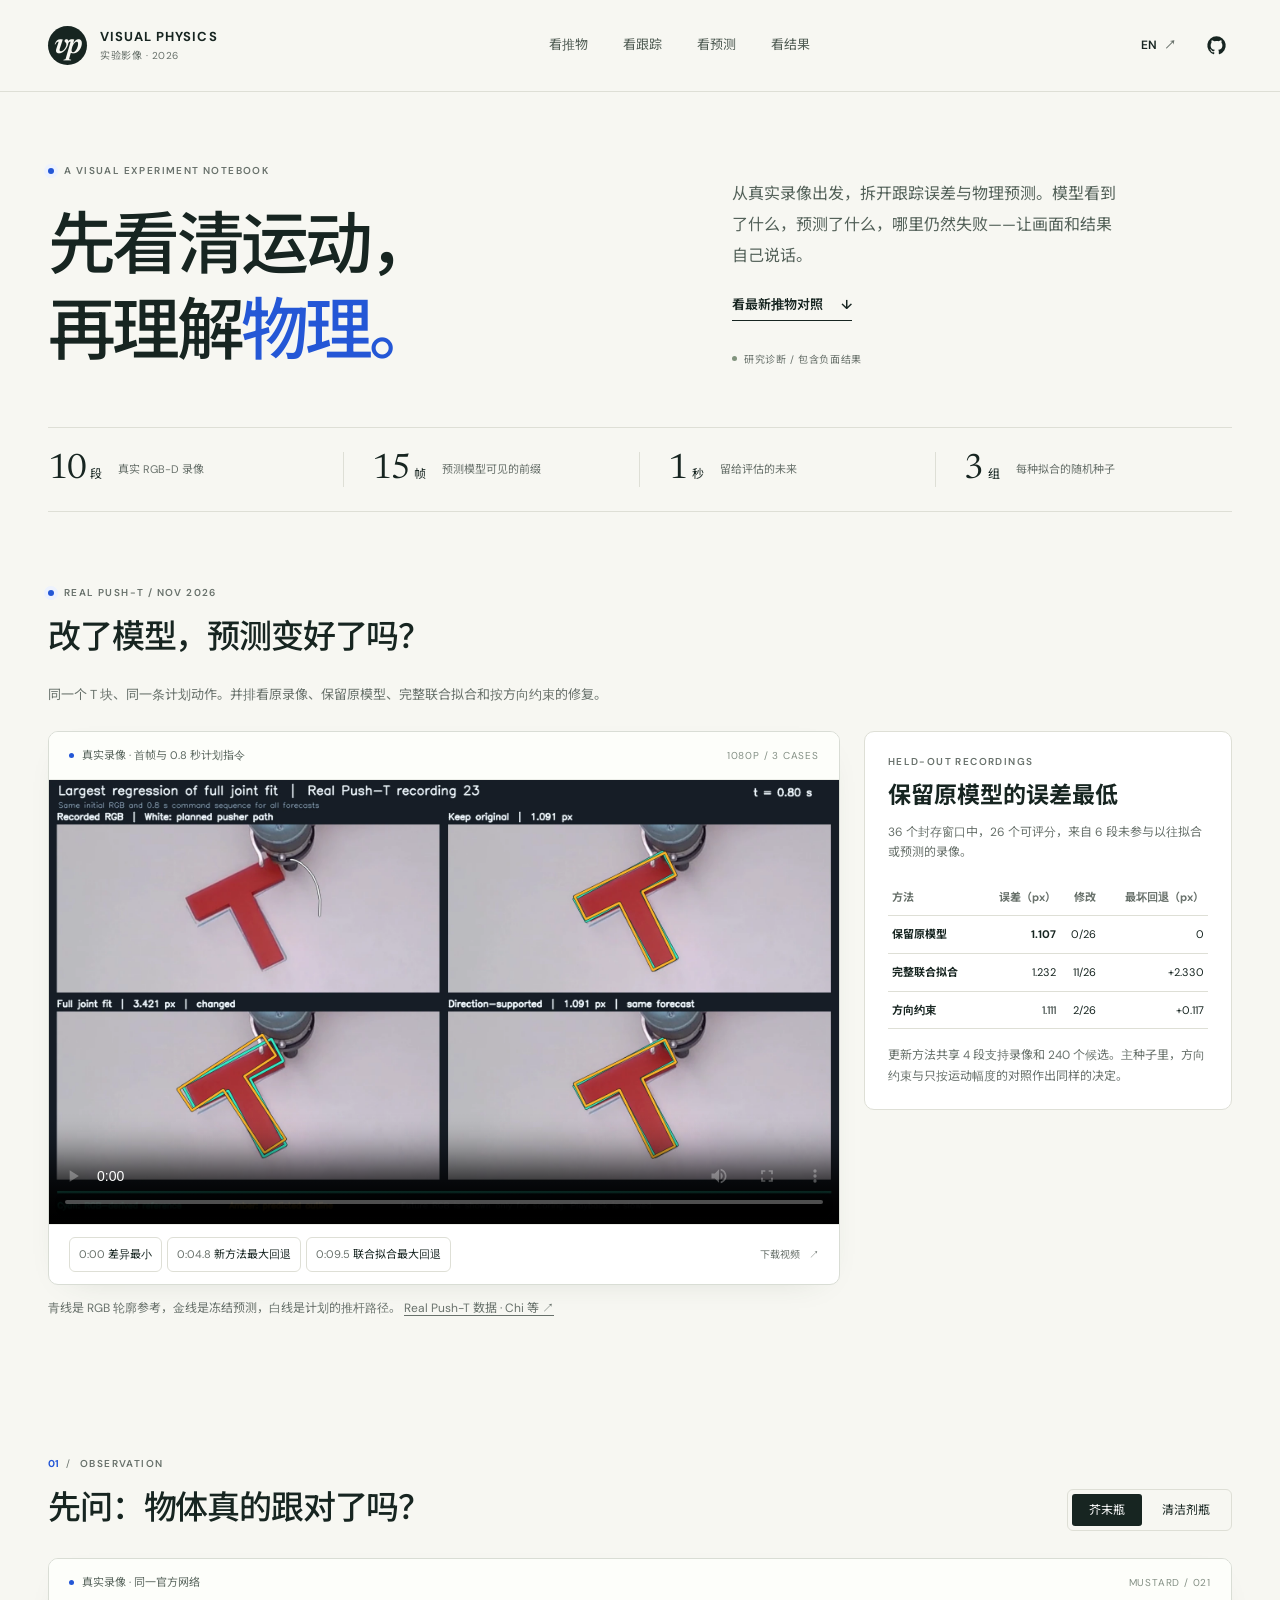
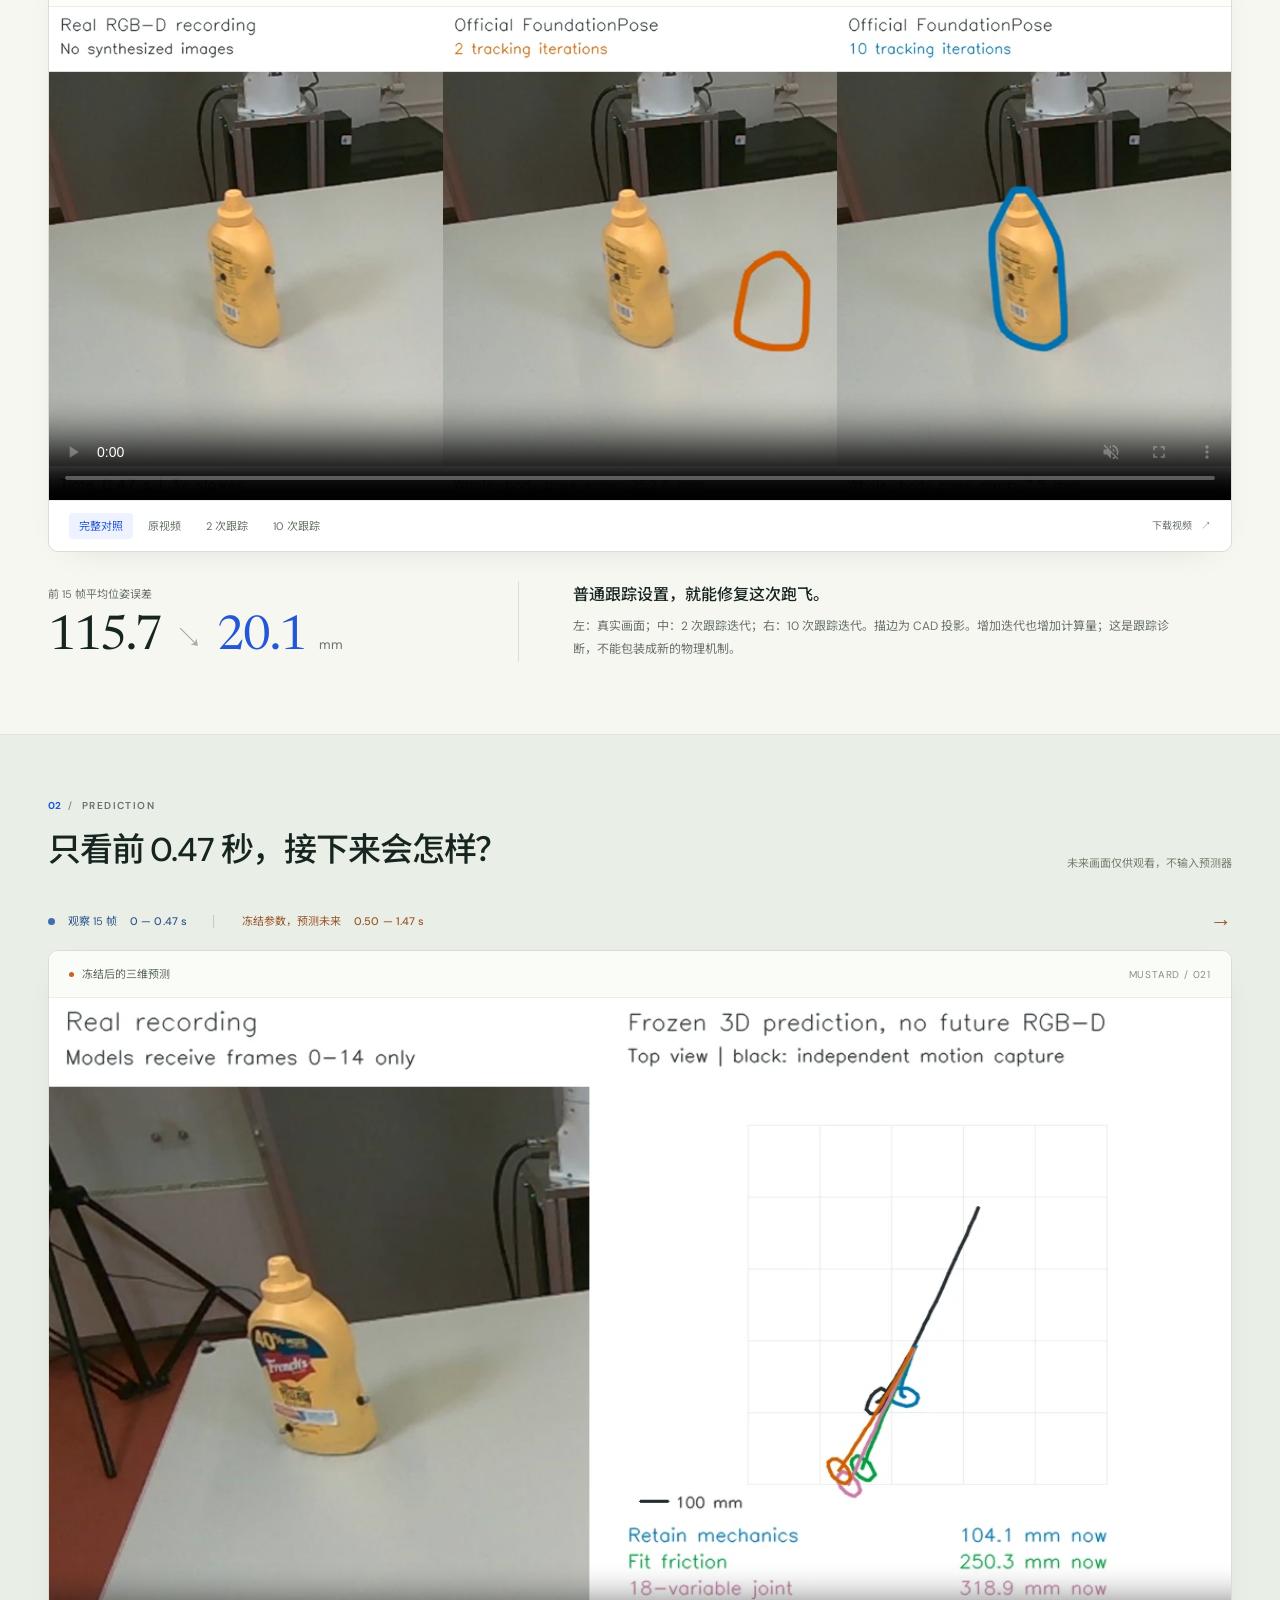
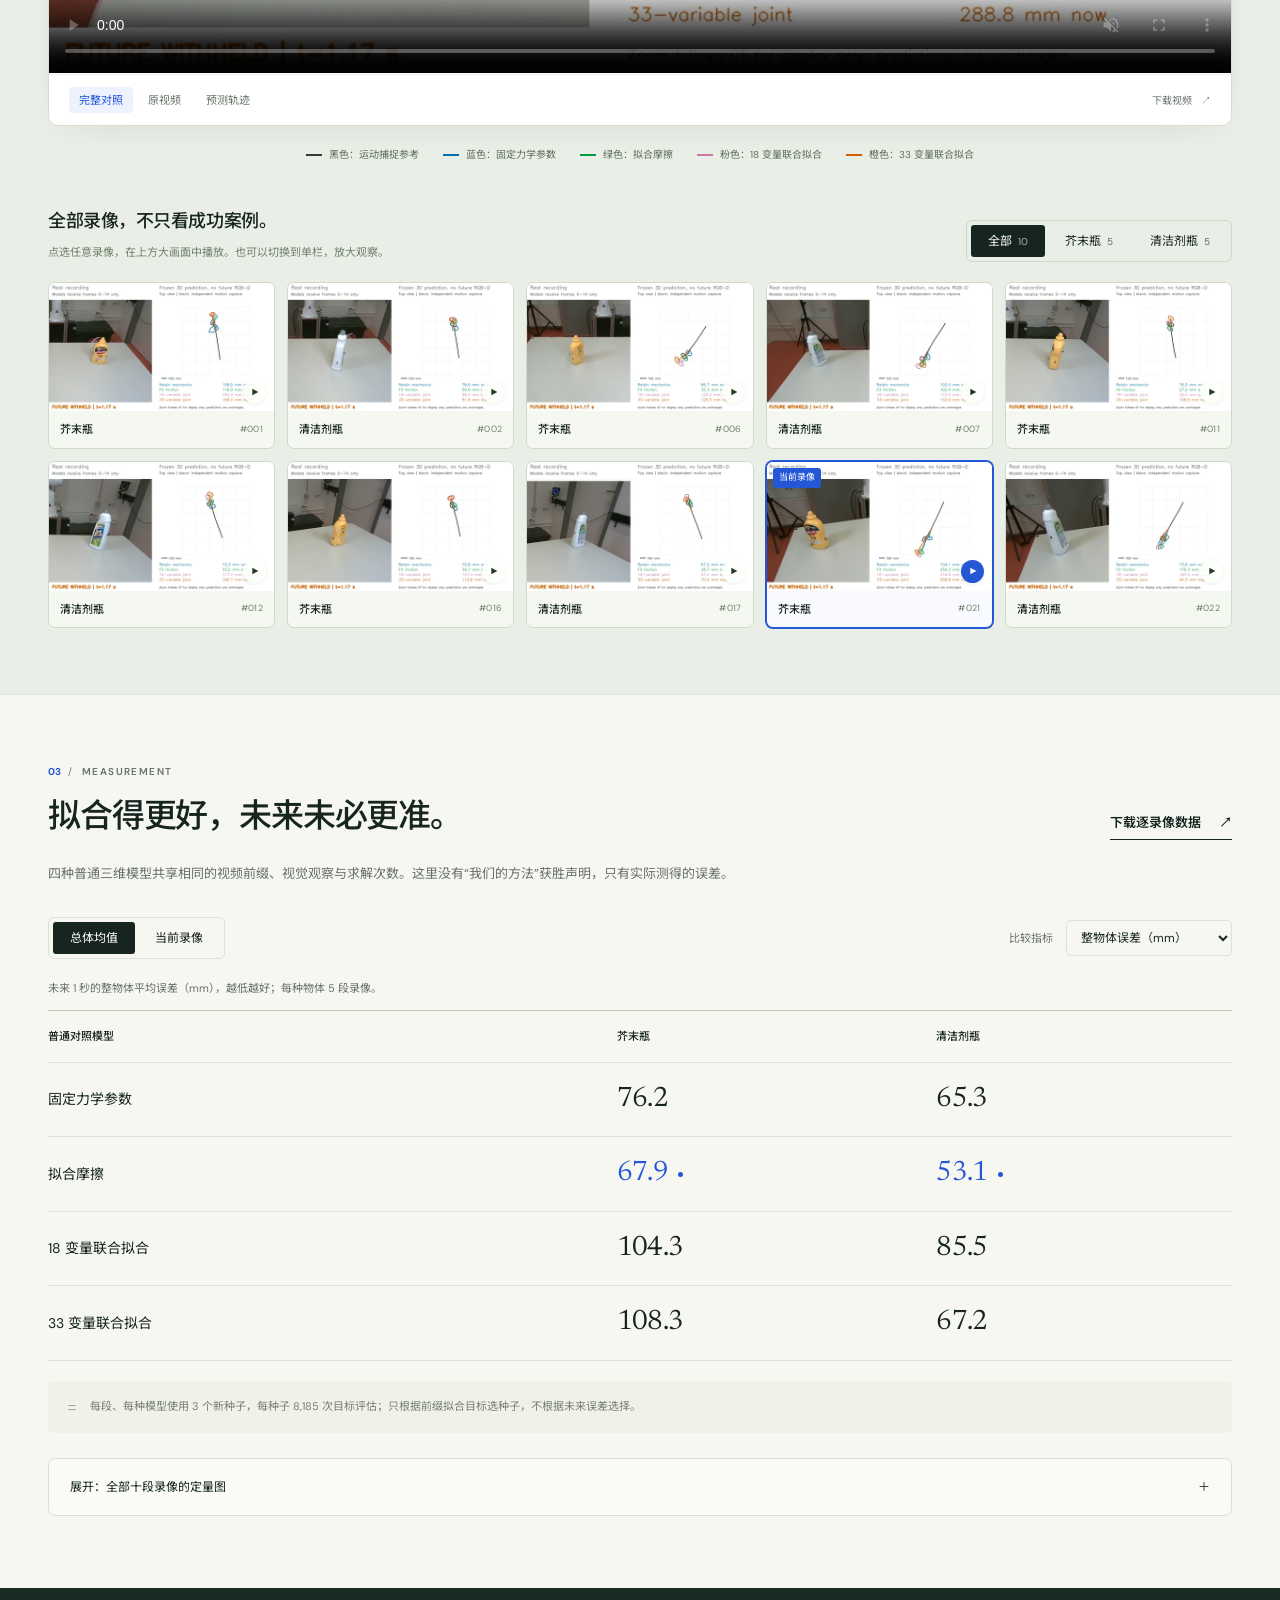
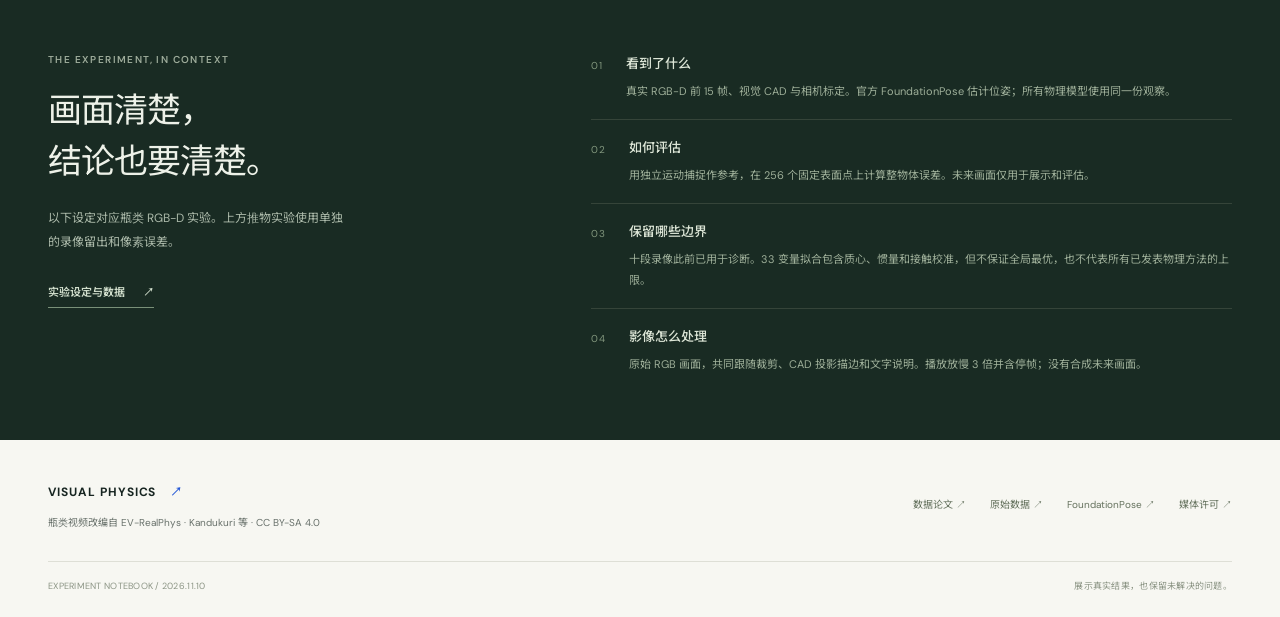
==== commit d04bd321: "feat(gallery): publish the held-out real Push-T comparison" ====
--- a/index.html
+++ b/index.html
@@ -5,7 +5,7 @@
   <meta name="viewport" content="width=device-width, initial-scale=1">
   <meta name="theme-color" content="#f7f7f2">
   <meta name="description" content="真实 RGB-D 录像、清晰的跟踪对照与三维物理预测。浏览全部十段实验，查看相同输入、相同求解预算下的真实结果。">
-  <meta name="experiment-version" content="2026-11-07-gallery-v1">
+  <meta name="experiment-version" content="2026-11-10-pusht">
   <meta property="og:title" content="Visual Physics — 先看清，再理解物理">
   <meta property="og:description" content="真实录像与三维预测的可视化实验室。成功与失败，一起呈现。">
   <meta property="og:type" content="website">
@@ -15,10 +15,11 @@
   <script src="app.js" defer></script>
 </head>
 <body>
-  <a class="skip-link" href="#tracking" data-i18n="skip">跳到实验视频</a>
+  <a class="skip-link" href="#pusht" data-i18n="skip">跳到实验视频</a>
   <header class="site-header">
     <a class="brand" href="#top" aria-label="Visual Physics home"><span class="brand-mark" aria-hidden="true">v<span>p</span></span><span>VISUAL PHYSICS<span class="brand-sub" data-i18n="brandSub">实验影像 · 2026</span></span></a>
     <nav aria-label="Main navigation">
+      <a href="#pusht" data-i18n="navPush">看推物</a>
       <a href="#tracking" data-i18n="navTracking">看跟踪</a>
       <a href="#forecast" data-i18n="navForecast">看预测</a>
       <a href="#results" data-i18n="navResults">看结果</a>
@@ -28,8 +29,49 @@
   <main id="top">
     <section class="hero shell">
       <div class="hero-copy"><p class="eyebrow"><span class="live-dot"></span> A VISUAL EXPERIMENT NOTEBOOK</p><h1 data-i18n-html="heroTitle">先看清运动，<br>再理解<span class="serif-accent">物理。</span></h1></div>
-      <div class="hero-aside"><p class="hero-description" data-i18n="heroDescription">从真实录像出发，拆开跟踪误差与物理预测。模型看到了什么，预测了什么，哪里仍然失败——让画面和结果自己说话。</p><a class="text-link" href="#tracking"><span data-i18n="heroLink">从一段对照视频开始</span> <span aria-hidden="true">↓</span></a><span class="status-label" data-i18n="researchStatus">研究诊断 / 包含负面结果</span></div>
+      <div class="hero-aside"><p class="hero-description" data-i18n="heroDescription">从真实录像出发，拆开跟踪误差与物理预测。模型看到了什么，预测了什么，哪里仍然失败——让画面和结果自己说话。</p><a class="text-link" href="#pusht"><span data-i18n="heroLink">看最新推物对照</span> <span aria-hidden="true">↓</span></a><span class="status-label" data-i18n="researchStatus">研究诊断 / 包含负面结果</span></div>
       <div class="experiment-facts"><div><strong>10<span data-i18n="unitClips">段</span></strong><span data-i18n="factReal">真实 RGB-D 录像</span></div><div><strong>15<span data-i18n="unitFrames">帧</span></strong><span data-i18n="factInput">预测模型可见的前缀</span></div><div><strong>1<span data-i18n="unitSeconds">秒</span></strong><span data-i18n="factFuture">留给评估的未来</span></div><div><strong>3<span data-i18n="unitSeeds">组</span></strong><span data-i18n="factSeeds">每种拟合的随机种子</span></div></div>
+    </section>
+
+    <section id="pusht" class="shell story-section push-section" aria-labelledby="pusht-title">
+      <div class="section-top">
+        <div><p class="eyebrow"><span class="live-dot"></span> REAL PUSH-T / NOV 2026</p><h2 id="pusht-title" data-i18n="pushTitle">改了模型，预测变好了吗？</h2></div>
+      </div>
+      <p class="section-description" data-i18n="pushIntro">同一个 T 块、同一条计划动作。并排看原录像、保留原模型、完整联合拟合和按方向约束的修复。</p>
+      <div class="push-layout">
+        <div class="video-card">
+          <div class="film-topline"><span class="video-kicker"><span class="video-dot"></span><span data-i18n="pushKicker">真实录像 · 首帧与 0.8 秒计划指令</span></span><span class="film-id">1080P / 3 CASES</span></div>
+          <div class="film-frame push-frame">
+            <video id="pusht-video" controls playsinline preload="metadata" poster="assets/posters/real-pusht-comparison.webp" width="1920" height="1080" aria-labelledby="pusht-title">
+              <source src="assets/videos/real-pusht-comparison.mp4" type="video/mp4">
+              <p data-i18n="videoFallback">浏览器无法播放，请直接下载视频。</p>
+            </video>
+          </div>
+          <div class="video-tools push-tools">
+            <div class="push-chapters" id="pusht-chapters" role="group" aria-label="Video chapters">
+              <button type="button" data-second="0"><span>0:00</span> <span data-i18n="pushChapter1">差异最小</span></button>
+              <button type="button" data-second="4.767"><span>0:04.8</span> <span data-i18n="pushChapter2">新方法最大回退</span></button>
+              <button type="button" data-second="9.533"><span>0:09.5</span> <span data-i18n="pushChapter3">联合拟合最大回退</span></button>
+            </div>
+            <a class="download-link" href="assets/videos/real-pusht-comparison.mp4" download><span data-i18n="downloadVideo">下载视频</span> ↗</a>
+          </div>
+        </div>
+        <aside class="push-results" aria-labelledby="pusht-results-title">
+          <p class="eyebrow">HELD-OUT RECORDINGS</p>
+          <h3 id="pusht-results-title" data-i18n="pushResultTitle">保留原模型的误差最低</h3>
+          <p data-i18n="pushScope">36 个封存窗口中，26 个可评分，来自 6 段未参与以往拟合或预测的录像。</p>
+          <table class="push-table">
+            <thead><tr><th scope="col" data-i18n="pushMethod">方法</th><th scope="col" data-i18n="pushError">误差（px）</th><th scope="col" data-i18n="pushEdits">修改</th><th scope="col" data-i18n="pushWorst">最坏回退（px）</th></tr></thead>
+            <tbody>
+              <tr><th scope="row" data-i18n="pushRetain">保留原模型</th><td><strong>1.107</strong></td><td>0/26</td><td>0</td></tr>
+              <tr><th scope="row" data-i18n="pushJoint">完整联合拟合</th><td>1.232</td><td>11/26</td><td>+2.330</td></tr>
+              <tr><th scope="row" data-i18n="pushDirectional">方向约束</th><td>1.111</td><td>2/26</td><td>+0.117</td></tr>
+            </tbody>
+          </table>
+          <p class="push-note" data-i18n="pushNote">更新方法共享 4 段支持录像和 240 个候选。主种子里，方向约束与只按运动幅度的对照作出同样的决定。</p>
+        </aside>
+      </div>
+      <p class="push-credit"><span data-i18n="pushLegend">青线是 RGB 轮廓参考，金线是冻结预测，白线是计划的推杆路径。</span> <a href="https://diffusion-policy.cs.columbia.edu/data/training/" target="_blank" rel="noopener" data-i18n="pushSource">Real Push-T 数据 · Chi 等 ↗</a></p>
     </section>
 
     <section id="tracking" class="shell story-section">
@@ -62,9 +104,9 @@
       <details class="figure-detail"><summary><span data-i18n="figureTitle">展开：全部十段录像的定量图</span><span aria-hidden="true">＋</span></summary><div class="figure-content"><a href="assets/figures/future_prediction.svg" target="_blank" rel="noopener" aria-label="Open full-size quantitative figure"><img src="assets/figures/future_prediction.svg" width="4320" height="2130" loading="lazy" alt="Future whole-body ADD of four ordinary models on all ten real recordings"></a><p data-i18n="figureNote">点为每段录像，短横线为均值。所有录像点均保留；不把优化种子当作额外录像，不声明统计显著性。</p><div class="figure-downloads"><a href="assets/figures/future_prediction.pdf" download>PDF ↗</a><a href="assets/figures/future_prediction.svg" download>SVG ↗</a><a href="assets/figures/future_prediction.png" download>600 dpi PNG ↗</a></div></div></details>
     </section>
 
-    <section id="protocol" class="protocol-section"><div class="shell protocol-grid"><div><p class="eyebrow">THE EXPERIMENT, IN CONTEXT</p><h2 data-i18n="protocolTitle">画面清楚，<br>结论也要清楚。</h2><p class="protocol-intro" data-i18n="protocolIntro">这些实验帮助定位问题。它们尚未构成新机制胜出、SOTA 或独立新录像确认。</p><a class="text-link" href="data/experiments.json" download><span data-i18n="downloadProtocol">实验设定与数据</span> ↗</a></div><div class="protocol-list"><div><span>01</span><div><h3 data-i18n="protocolInputTitle">看到了什么</h3><p data-i18n="protocolInput">真实 RGB-D 前 15 帧、视觉 CAD 与相机标定。官方 FoundationPose 估计位姿；所有物理模型使用同一份观察。</p></div></div><div><span>02</span><div><h3 data-i18n="protocolMetricTitle">如何评估</h3><p data-i18n="protocolMetric">用独立运动捕捉作参考，在 256 个固定表面点上计算整物体误差。未来画面仅用于展示和评估。</p></div></div><div><span>03</span><div><h3 data-i18n="protocolLimitTitle">保留哪些边界</h3><p data-i18n="protocolLimit">十段录像此前已用于诊断。33 变量拟合包含质心、惯量和接触校准，但不保证全局最优，也不代表所有已发表物理方法的上限。</p></div></div><div><span>04</span><div><h3 data-i18n="protocolIntegrityTitle">影像怎么处理</h3><p data-i18n="protocolIntegrity">原始 RGB 画面，共同跟随裁剪、CAD 投影描边和文字说明。播放放慢 3 倍并含停帧；没有合成未来画面。</p></div></div></div></div></section>
+    <section id="protocol" class="protocol-section"><div class="shell protocol-grid"><div><p class="eyebrow">THE EXPERIMENT, IN CONTEXT</p><h2 data-i18n="protocolTitle">画面清楚，<br>结论也要清楚。</h2><p class="protocol-intro" data-i18n="protocolIntro">以下设定对应瓶类 RGB-D 实验。上方推物实验使用单独的录像留出和像素误差。</p><a class="text-link" href="data/experiments.json" download><span data-i18n="downloadProtocol">实验设定与数据</span> ↗</a></div><div class="protocol-list"><div><span>01</span><div><h3 data-i18n="protocolInputTitle">看到了什么</h3><p data-i18n="protocolInput">真实 RGB-D 前 15 帧、视觉 CAD 与相机标定。官方 FoundationPose 估计位姿；所有物理模型使用同一份观察。</p></div></div><div><span>02</span><div><h3 data-i18n="protocolMetricTitle">如何评估</h3><p data-i18n="protocolMetric">用独立运动捕捉作参考，在 256 个固定表面点上计算整物体误差。未来画面仅用于展示和评估。</p></div></div><div><span>03</span><div><h3 data-i18n="protocolLimitTitle">保留哪些边界</h3><p data-i18n="protocolLimit">十段录像此前已用于诊断。33 变量拟合包含质心、惯量和接触校准，但不保证全局最优，也不代表所有已发表物理方法的上限。</p></div></div><div><span>04</span><div><h3 data-i18n="protocolIntegrityTitle">影像怎么处理</h3><p data-i18n="protocolIntegrity">原始 RGB 画面，共同跟随裁剪、CAD 投影描边和文字说明。播放放慢 3 倍并含停帧；没有合成未来画面。</p></div></div></div></div></section>
   </main>
-  <footer class="shell site-footer"><div><a class="footer-brand" href="#top">VISUAL PHYSICS <span>↗</span></a><p data-i18n="footerCredit">视频改编自 EV-RealPhys · Kandukuri 等 · CC BY-SA 4.0</p></div><div class="footer-links"><a href="https://arxiv.org/abs/2309.15703" target="_blank" rel="noopener" data-i18n="sourcePaper">数据论文 ↗</a><a href="https://keeper.mpdl.mpg.de/d/5ec213b655b44e40a382/" target="_blank" rel="noopener" data-i18n="sourceData">原始数据 ↗</a><a href="https://github.com/NVlabs/FoundationPose" target="_blank" rel="noopener">FoundationPose ↗</a><a href="https://creativecommons.org/licenses/by-sa/4.0/" target="_blank" rel="noopener" data-i18n="license">媒体许可 ↗</a></div><p class="footer-bottom"><span>EXPERIMENT NOTEBOOK / 2026.11.07</span><span data-i18n="footerNote">展示真实结果，也保留未解决的问题。</span></p></footer>
+  <footer class="shell site-footer"><div><a class="footer-brand" href="#top">VISUAL PHYSICS <span>↗</span></a><p data-i18n="footerCredit">瓶类视频改编自 EV-RealPhys · Kandukuri 等 · CC BY-SA 4.0</p></div><div class="footer-links"><a href="https://arxiv.org/abs/2309.15703" target="_blank" rel="noopener" data-i18n="sourcePaper">数据论文 ↗</a><a href="https://keeper.mpdl.mpg.de/d/5ec213b655b44e40a382/" target="_blank" rel="noopener" data-i18n="sourceData">原始数据 ↗</a><a href="https://github.com/NVlabs/FoundationPose" target="_blank" rel="noopener">FoundationPose ↗</a><a href="https://creativecommons.org/licenses/by-sa/4.0/" target="_blank" rel="noopener" data-i18n="license">媒体许可 ↗</a></div><p class="footer-bottom"><span>EXPERIMENT NOTEBOOK / 2026.11.10</span><span data-i18n="footerNote">展示真实结果，也保留未解决的问题。</span></p></footer>
   <noscript><p class="noscript-note">本页的视频和总体结果可直接查看；启用 JavaScript 后可筛选全部录像和切换语言。</p></noscript>
 </body>
 </html>
--- a/styles.css
+++ b/styles.css
@@ -20,3 +20,131 @@
 
 /* Keep the skip link visible only for keyboard focus. */
 .skip-link{top:-100px;transform:none}.skip-link:focus-visible{top:12px;transform:none}
+
+/* Held-out Push-T comparison. */
+.push-section {
+  padding-block: clamp(40px, 6vw, 74px);
+}
+
+.push-section .section-description {
+  margin-bottom: 24px;
+}
+
+.push-layout {
+  display: grid;
+  grid-template-columns: minmax(0, 2.15fr) minmax(300px, 1fr);
+  gap: 24px;
+  align-items: start;
+}
+
+.push-frame {
+  aspect-ratio: 16 / 9;
+}
+
+.push-frame video {
+  display: block;
+  width: 100%;
+  height: 100%;
+  object-fit: contain;
+}
+
+.push-tools,
+.push-chapters {
+  flex-wrap: wrap;
+}
+
+.push-chapters {
+  display: flex;
+  gap: 5px;
+}
+
+.push-chapters button {
+  border: 1px solid var(--line);
+  border-radius: 6px;
+  background: transparent;
+  padding: 7px 9px;
+  font: inherit;
+  font-size: 11px;
+  color: inherit;
+  cursor: pointer;
+}
+
+.push-chapters button:hover {
+  background: #eef1ed;
+}
+
+.push-chapters button span:first-child {
+  color: var(--muted);
+  font-variant-numeric: tabular-nums;
+}
+
+.push-results {
+  border: 1px solid var(--line);
+  border-radius: 10px;
+  padding: clamp(16px, 2vw, 23px);
+  background: #fff;
+}
+
+.push-results h3 {
+  margin: 10px 0;
+  font-size: clamp(17px, 2vw, 23px);
+  line-height: 1.42;
+}
+
+.push-results > p:not(.eyebrow),
+.push-credit {
+  font-size: 12px;
+  line-height: 1.7;
+  color: var(--muted);
+}
+
+.push-table {
+  width: 100%;
+  margin-block: 16px;
+  border-collapse: collapse;
+  font-size: 11px;
+  font-variant-numeric: tabular-nums;
+}
+
+.push-table th,
+.push-table td {
+  padding: 9px 4px;
+  border-bottom: 1px solid var(--line);
+  text-align: right;
+  vertical-align: middle;
+}
+
+.push-table th:first-child {
+  text-align: left;
+}
+
+.push-table thead {
+  color: var(--muted);
+}
+
+.push-table td {
+  white-space: nowrap;
+}
+
+.push-credit {
+  margin-top: 13px;
+}
+
+.push-credit a {
+  text-decoration: underline;
+  text-underline-offset: 3px;
+}
+
+@media (max-width: 960px) {
+  .push-layout {
+    grid-template-columns: minmax(0, 1fr);
+    gap: 16px;
+  }
+}
+
+@media (max-width: 450px) {
+  .push-chapters button {
+    padding: 6px;
+    font-size: 10px;
+  }
+}
